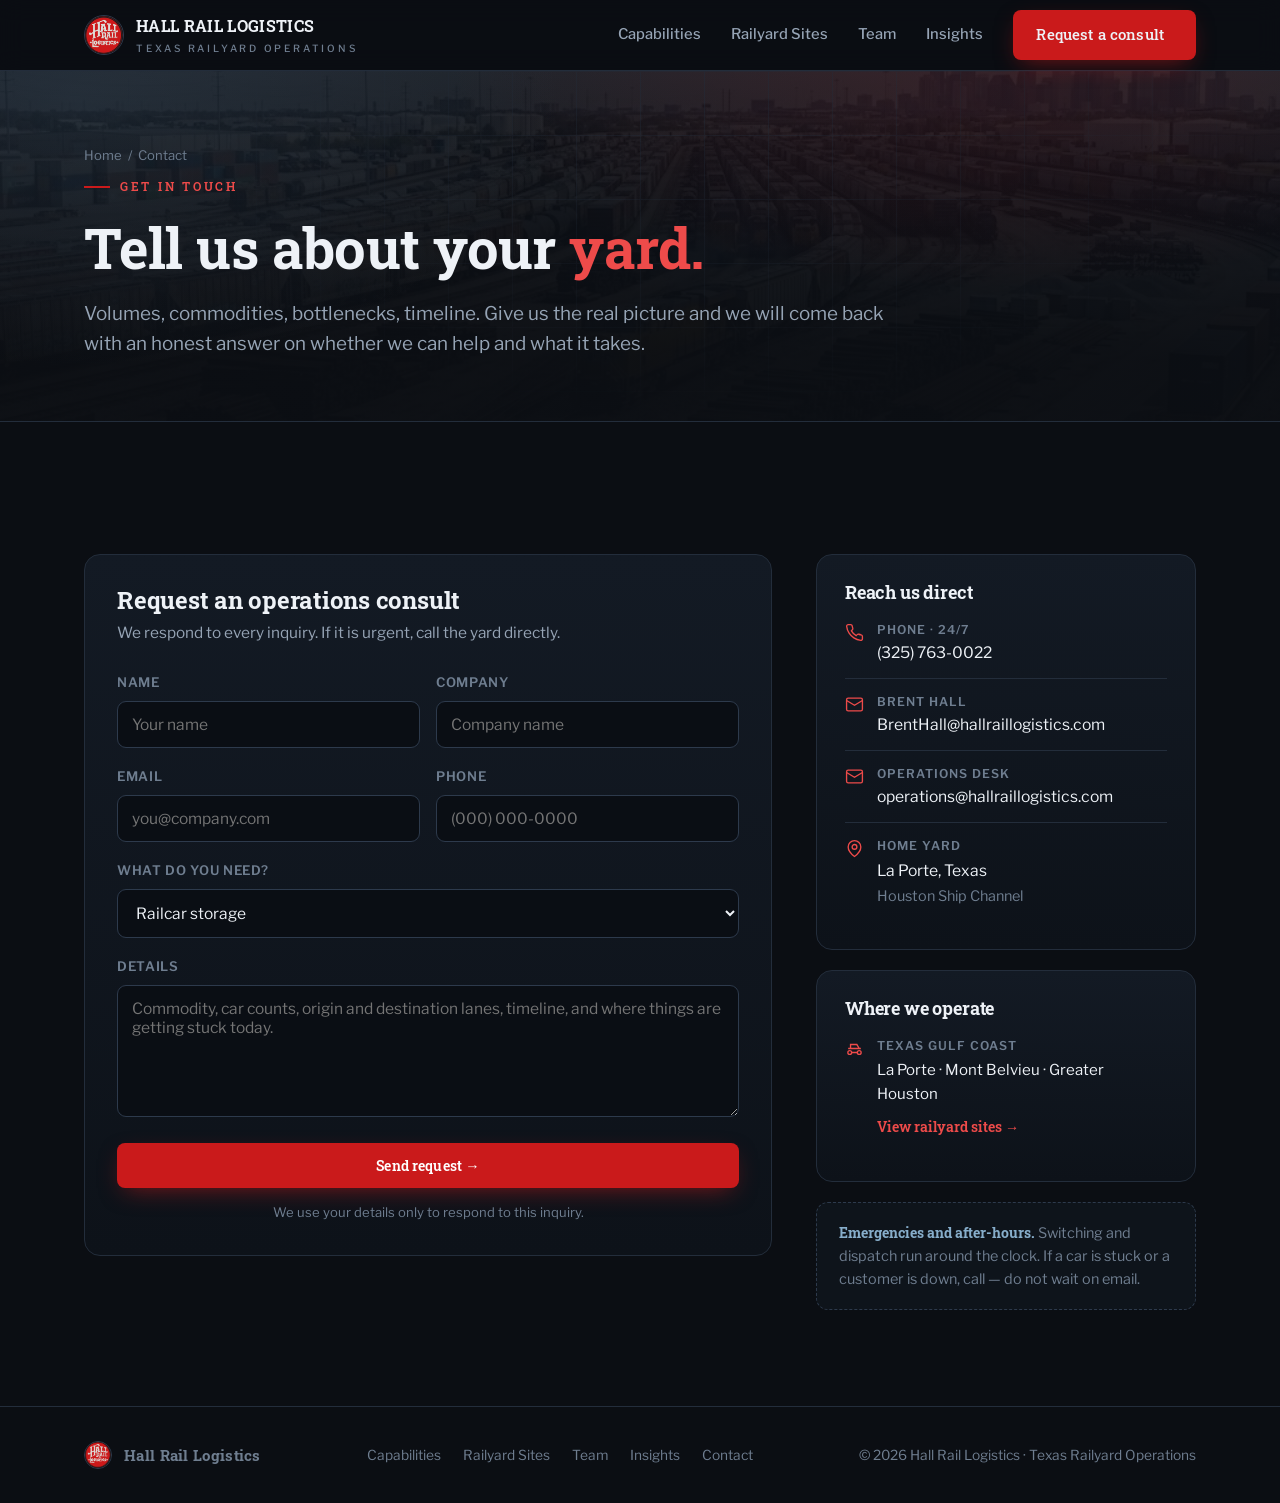
==== contact.html @ 41521d8f "Expand site: railyard sites, team, contact, and insights pages - Extract shared branding CSS to asse" ====
<!DOCTYPE html>
<html lang="en">
<head>
<meta charset="UTF-8" />
<meta name="viewport" content="width=device-width, initial-scale=1.0" />
<title>Contact — Hall Rail Logistics | Texas Railyard Operations</title>
<meta name="description" content="Contact Hall Rail Logistics for railcar storage, switching, transloading and yard management across Texas. Call (325) 763-0022 or request an operations consult." />
<link rel="icon" type="image/png" href="logo.png" />
<link rel="preconnect" href="https://fonts.googleapis.com" />
<link rel="preconnect" href="https://fonts.gstatic.com" crossorigin />
<link href="https://fonts.googleapis.com/css2?family=Libre+Franklin:wght@400;500;600;700&family=Roboto+Slab:wght@500;600;700;800&display=swap" rel="stylesheet" />
<link rel="stylesheet" href="assets/site.css" />
</head>
<body>

<header class="nav">
  <div class="wrap nav-inner">
    <a class="brand" href="index.html" aria-label="Hall Rail Logistics home">
      <img class="mark" src="logo.png" alt="Hall Rail Logistics logo" />
      <span>HALL RAIL LOGISTICS<small>Texas Railyard Operations</small></span>
    </a>
    <nav class="nav-links" id="navlinks">
      <a href="index.html#capabilities">Capabilities</a>
      <a href="sites.html">Railyard Sites</a>
      <a href="team.html">Team</a>
      <a href="insights.html">Insights</a>
      <a class="btn btn-primary active" href="contact.html">Request a consult</a>
    </nav>
    <button class="nav-toggle" id="navtoggle" aria-label="Menu"><span></span><span></span><span></span></button>
  </div>
</header>

<main id="top">

  <section class="page-hero">
    <div class="wrap">
      <div class="crumb"><a href="index.html">Home</a> &nbsp;/&nbsp; Contact</div>
      <span class="eyebrow reveal">Get in touch</span>
      <h1 class="reveal">Tell us about your <span style="color:var(--accent-2)">yard.</span></h1>
      <p class="lead reveal">Volumes, commodities, bottlenecks, timeline. Give us the real picture and we will come back with an honest answer on whether we can help and what it takes.</p>
    </div>
  </section>

  <section class="section-pad">
    <div class="wrap">
      <div class="contact-grid">

        <!-- FORM -->
        <div class="form-card reveal">
          <h2 style="font-size:1.5rem;margin-bottom:8px">Request an operations consult</h2>
          <p style="color:var(--muted);font-size:.96rem;margin-bottom:26px">We respond to every inquiry. If it is urgent, call the yard directly.</p>

          <form action="https://formsubmit.co/BrentHall@hallraillogistics.com" method="POST">
            <input type="hidden" name="_subject" value="New consult request — hallraillogistics.com" />
            <input type="hidden" name="_captcha" value="true" />
            <input type="hidden" name="_template" value="table" />
            <input type="text" name="_honey" style="display:none" />

            <div class="field-row">
              <div class="field">
                <label for="name">Name</label>
                <input id="name" name="Name" type="text" required placeholder="Your name" />
              </div>
              <div class="field">
                <label for="company">Company</label>
                <input id="company" name="Company" type="text" placeholder="Company name" />
              </div>
            </div>

            <div class="field-row">
              <div class="field">
                <label for="email">Email</label>
                <input id="email" name="Email" type="email" required placeholder="you@company.com" />
              </div>
              <div class="field">
                <label for="phone">Phone</label>
                <input id="phone" name="Phone" type="tel" placeholder="(000) 000-0000" />
              </div>
            </div>

            <div class="field">
              <label for="need">What do you need?</label>
              <select id="need" name="Need">
                <option>Railcar storage</option>
                <option>Switching &amp; spotting</option>
                <option>Transloading / terminal services</option>
                <option>Fleet &amp; logistics management</option>
                <option>Yard management or turnaround</option>
                <option>Something else</option>
              </select>
            </div>

            <div class="field">
              <label for="msg">Details</label>
              <textarea id="msg" name="Details" placeholder="Commodity, car counts, origin and destination lanes, timeline, and where things are getting stuck today."></textarea>
            </div>

            <button class="btn btn-primary" type="submit" style="width:100%;justify-content:center">Send request →</button>
            <p style="color:var(--muted-2);font-size:.82rem;margin-top:14px;text-align:center">
              We use your details only to respond to this inquiry.
            </p>
          </form>
        </div>

        <!-- REACH -->
        <div>
          <div class="reach reveal">
            <h3>Reach us direct</h3>

            <div class="row">
              <svg viewBox="0 0 24 24"><path d="M22 16.9v3a2 2 0 0 1-2.2 2 19.8 19.8 0 0 1-8.6-3.1 19.5 19.5 0 0 1-6-6A19.8 19.8 0 0 1 2.1 4.2 2 2 0 0 1 4.1 2h3a2 2 0 0 1 2 1.7c.1 1 .4 1.9.7 2.8a2 2 0 0 1-.5 2.1L8.1 9.9a16 16 0 0 0 6 6l1.3-1.2a2 2 0 0 1 2.1-.5c.9.3 1.8.6 2.8.7a2 2 0 0 1 1.7 2z"/></svg>
              <div>
                <div class="lbl">Phone · 24/7</div>
                <a class="val" href="tel:+13257630022">(325) 763-0022</a>
              </div>
            </div>

            <div class="row">
              <svg viewBox="0 0 24 24"><rect x="2" y="4" width="20" height="16" rx="2"/><path d="m2 7 10 6 10-6"/></svg>
              <div>
                <div class="lbl">Brent Hall</div>
                <a class="val" href="mailto:BrentHall@hallraillogistics.com">BrentHall@hallraillogistics.com</a>
              </div>
            </div>

            <div class="row">
              <svg viewBox="0 0 24 24"><rect x="2" y="4" width="20" height="16" rx="2"/><path d="m2 7 10 6 10-6"/></svg>
              <div>
                <div class="lbl">Operations desk</div>
                <a class="val" href="mailto:operations@hallraillogistics.com">operations@hallraillogistics.com</a>
              </div>
            </div>

            <div class="row">
              <svg viewBox="0 0 24 24"><path d="M20 10c0 6-8 12-8 12s-8-6-8-12a8 8 0 0 1 16 0z"/><circle cx="12" cy="10" r="3"/></svg>
              <div>
                <div class="lbl">Home yard</div>
                <div class="val">La Porte, Texas<br /><span style="color:var(--muted-2);font-size:.9rem">Houston Ship Channel</span></div>
              </div>
            </div>
          </div>

          <div class="reach reveal">
            <h3>Where we operate</h3>
            <div class="row">
              <svg viewBox="0 0 24 24"><circle cx="6" cy="17" r="2.4"/><circle cx="18" cy="17" r="2.4"/><path d="M4 12h16M7 12V7h8l3 5M8.5 17h7"/></svg>
              <div>
                <div class="lbl">Texas Gulf Coast</div>
                <div class="val" style="font-size:.94rem">La Porte · Mont Belvieu · Greater Houston</div>
                <a href="sites.html" style="display:inline-block;margin-top:10px;font-family:var(--display);font-weight:600;font-size:.88rem;color:var(--accent-2)">View railyard sites →</a>
              </div>
            </div>
          </div>

          <div class="note reveal" style="margin-top:0">
            <b>Emergencies and after-hours.</b> Switching and dispatch run around the clock. If a car is stuck or a customer is down, call — do not wait on email.
          </div>
        </div>

      </div>
    </div>
  </section>

</main>

<footer>
  <div class="wrap foot-inner">
    <div class="brand">
      <img class="mark" src="logo.png" alt="" style="width:28px;height:28px" />
      Hall Rail Logistics
    </div>
    <div class="foot-links">
      <a href="index.html#capabilities">Capabilities</a>
      <a href="sites.html">Railyard Sites</a>
      <a href="team.html">Team</a>
      <a href="insights.html">Insights</a>
      <a href="contact.html">Contact</a>
    </div>
    <div>© 2026 Hall Rail Logistics · Texas Railyard Operations</div>
  </div>
</footer>

<script>
  var t=document.getElementById('navtoggle'),l=document.getElementById('navlinks');
  t.addEventListener('click',function(){l.classList.toggle('open')});
  l.querySelectorAll('a').forEach(function(a){a.addEventListener('click',function(){l.classList.remove('open')})});
  var io=new IntersectionObserver(function(es){es.forEach(function(e){if(e.isIntersecting){e.target.classList.add('in');io.unobserve(e.target)}})},{threshold:.12});
  document.querySelectorAll('.reveal').forEach(function(el){io.observe(el)});
</script>
</body>
</html>
---- assets/site.css ----
:root{
    --bg:#0b0e13; --bg-2:#0d1219; --panel:#131a24; --panel-2:#182130;
    --line:#232d3b; --line-2:#2d3a4c;
    --text:#eef2f7; --muted:#96a4b5; --muted-2:#6f7e90;
    --accent:#ca1a1b; --accent-2:#ee4b4a; --accent-soft:rgba(202,26,27,.14);
    --steel:#5b86a8; --steel-2:#87aecb;
    --display:'Roboto Slab',Georgia,'Times New Roman',serif;
    --body:'Libre Franklin',ui-sans-serif,system-ui,-apple-system,'Segoe UI',Roboto,sans-serif;
    --maxw:1160px;
  }
  *{box-sizing:border-box;margin:0;padding:0}
  html{scroll-behavior:smooth}
  body{
    font-family:var(--body); color:var(--text); background:var(--bg);
    line-height:1.6; -webkit-font-smoothing:antialiased; overflow-x:hidden;
  }
  a{color:inherit;text-decoration:none}
  img{max-width:100%;display:block}
  .wrap{max-width:var(--maxw);margin:0 auto;padding:0 24px}
  .eyebrow{
    font-family:var(--display); font-size:.78rem; font-weight:600;
    letter-spacing:.22em; text-transform:uppercase; color:var(--accent-2);
    display:inline-flex; align-items:center; gap:10px;
  }
  .eyebrow::before{content:"";width:26px;height:2px;background:var(--accent);display:inline-block}
  h1,h2,h3{font-family:var(--display);font-weight:700;line-height:1.1;letter-spacing:-.01em}

  /* NAV */
  header.nav{
    position:sticky;top:0;z-index:50;
    background:rgba(11,14,19,.78);backdrop-filter:blur(12px);
    border-bottom:1px solid var(--line);
  }
  .nav-inner{display:flex;align-items:center;justify-content:space-between;height:70px}
  .brand{display:flex;align-items:center;gap:12px;font-family:var(--display);font-weight:700;letter-spacing:.02em;font-size:1.02rem}
  .brand .mark{width:40px;height:40px;flex:none;border-radius:50%;object-fit:cover;border:1px solid var(--line-2)}
  .brand small{display:block;font-family:var(--body);font-weight:500;font-size:.62rem;letter-spacing:.28em;color:var(--muted-2);text-transform:uppercase;margin-top:2px}
  .nav-links{display:flex;align-items:center;gap:30px}
  .nav-links a{font-size:.92rem;color:var(--muted);font-weight:500;transition:color .2s}
  .nav-links a:hover{color:var(--text)}
  .btn{
    font-family:var(--display);font-weight:600;font-size:.9rem;letter-spacing:.01em;
    padding:12px 22px;border-radius:8px;display:inline-flex;align-items:center;gap:9px;
    cursor:pointer;transition:transform .15s ease, background .2s, box-shadow .2s;border:1px solid transparent;white-space:nowrap;
  }
  .btn-primary{background:var(--accent);color:#fff;box-shadow:0 8px 24px -8px rgba(202,26,27,.6)}
  .btn-primary:hover{background:var(--accent-2);transform:translateY(-2px)}
  .btn-ghost{background:transparent;color:var(--text);border-color:var(--line-2)}
  .btn-ghost:hover{border-color:var(--steel);color:var(--steel-2)}
  .nav-toggle{display:none;background:none;border:1px solid var(--line-2);border-radius:8px;padding:8px;cursor:pointer}
  .nav-toggle span{display:block;width:20px;height:2px;background:var(--text);margin:4px 0}

  /* HERO */
  .hero{position:relative;padding:96px 0 88px;overflow:hidden}
  .hero::before{
    content:"";position:absolute;inset:0;z-index:0;
    background:
      radial-gradient(1100px 520px at 82% -8%, rgba(202,26,27,.14), transparent 60%),
      radial-gradient(900px 500px at 8% 12%, rgba(91,134,168,.14), transparent 62%),
      linear-gradient(180deg, rgba(12,16,23,.86), rgba(11,14,19,.97) 78%),
      url('hero-bg.jpg') center 35%/cover no-repeat;
  }
  .hero::after{ /* faint engineering grid */
    content:"";position:absolute;inset:0;z-index:0;opacity:.5;
    background-image:linear-gradient(var(--line) 1px,transparent 1px),linear-gradient(90deg,var(--line) 1px,transparent 1px);
    background-size:64px 64px;
    -webkit-mask-image:radial-gradient(1000px 600px at 60% 0%,#000,transparent 75%);
            mask-image:radial-gradient(1000px 600px at 60% 0%,#000,transparent 75%);
  }
  .hero .wrap{position:relative;z-index:1}
  .hero h1{font-size:clamp(2.4rem,6vw,4.35rem);margin:22px 0 0;max-width:16ch}
  .hero h1 .hl{color:var(--accent-2)}
  .hero p.lead{font-size:clamp(1.05rem,2.2vw,1.28rem);color:var(--muted);max-width:60ch;margin:24px 0 0}
  .hero-cta{display:flex;gap:14px;flex-wrap:wrap;margin-top:36px}
  .hero-badges{display:flex;gap:26px;flex-wrap:wrap;margin-top:44px;padding-top:26px;border-top:1px solid var(--line)}
  .hero-badges div{font-size:.86rem;color:var(--muted-2);display:flex;align-items:center;gap:9px;font-weight:500}
  .hero-badges b{color:var(--steel-2);font-family:var(--display)}

  /* TRACK DIVIDER */
  .track{height:26px;position:relative;margin:0;background:var(--bg)}
  .track::before,.track::after{content:"";position:absolute;left:0;right:0;height:2px;background:var(--line-2)}
  .track::before{top:7px}.track::after{bottom:7px}
  .track i{position:absolute;top:0;bottom:0;left:0;right:0;
    background-image:repeating-linear-gradient(90deg,var(--line-2) 0 3px,transparent 3px 26px)}

  section{position:relative}
  .section-pad{padding:88px 0}
  .section-head{max-width:62ch}
  .section-head h2{font-size:clamp(1.8rem,4vw,2.7rem);margin:18px 0 0}
  .section-head p{color:var(--muted);margin-top:16px;font-size:1.05rem}

  /* CAPABILITIES */
  .cap-grid{display:grid;grid-template-columns:repeat(3,1fr);gap:18px;margin-top:48px}
  .card{
    background:linear-gradient(180deg,var(--panel),var(--bg-2));
    border:1px solid var(--line);border-radius:14px;padding:28px;
    transition:transform .18s ease,border-color .2s,box-shadow .2s;position:relative;overflow:hidden;
  }
  .card::before{content:"";position:absolute;left:0;top:0;height:100%;width:3px;background:var(--accent);transform:scaleY(0);transform-origin:top;transition:transform .25s ease}
  .card:hover{transform:translateY(-4px);border-color:var(--line-2);box-shadow:0 24px 50px -30px rgba(0,0,0,.8)}
  .card:hover::before{transform:scaleY(1)}
  .card .ico{width:46px;height:46px;border-radius:10px;background:var(--accent-soft);border:1px solid rgba(202,26,27,.3);display:grid;place-items:center;margin-bottom:20px}
  .card .ico svg{width:24px;height:24px;stroke:var(--accent-2);fill:none;stroke-width:1.7}
  .card h3{font-size:1.18rem;margin-bottom:10px}
  .card p{color:var(--muted);font-size:.96rem}

  /* STATS */
  .stats{background:var(--panel-2);border-top:1px solid var(--line);border-bottom:1px solid var(--line)}
  .stats-grid{display:grid;grid-template-columns:repeat(4,1fr);gap:20px;padding:56px 0}
  .stat{text-align:center;padding:0 12px}
  .stat .num{font-family:var(--display);font-weight:700;font-size:clamp(2rem,4vw,2.8rem);color:var(--text);line-height:1}
  .stat .num span{color:var(--accent-2)}
  .stat .lbl{color:var(--muted);font-size:.9rem;margin-top:12px;letter-spacing:.01em}
  .stat + .stat{border-left:1px solid var(--line)}

  /* ABOUT */
  .about-grid{display:grid;grid-template-columns:340px 1fr;gap:52px;align-items:center;margin-top:12px}
  .portrait{position:relative;border-radius:16px;overflow:hidden;border:1px solid var(--line-2);background:linear-gradient(160deg,var(--panel),#0a0d12);aspect-ratio:4/5}
  .portrait img{width:100%;height:100%;object-fit:cover;object-position:center top}
  .portrait::after{content:"";position:absolute;inset:0;box-shadow:inset 0 -70px 90px -40px rgba(11,14,19,.9);pointer-events:none}
  .portrait.noimg{display:grid;place-items:center}
  .portrait.noimg::before{content:"BH";font-family:var(--display);font-weight:700;font-size:4rem;color:var(--line-2)}
  .portrait .tag{position:absolute;left:16px;bottom:14px;z-index:2;font-family:var(--display);font-weight:600;font-size:.82rem;letter-spacing:.16em;text-transform:uppercase;color:var(--accent-2)}
  .about-body h2{font-size:clamp(1.9rem,4vw,2.6rem);margin:16px 0 4px}
  .about-body .role{color:var(--steel-2);font-family:var(--display);font-weight:600;letter-spacing:.04em;margin-bottom:20px}
  .about-body p{color:var(--muted);font-size:1.05rem;margin-bottom:16px}
  .about-body p strong{color:var(--text);font-weight:600}

  /* CONTACT */
  .contact{position:relative;overflow:hidden}
  .contact::before{content:"";position:absolute;inset:0;background:radial-gradient(800px 400px at 50% 120%,rgba(202,26,27,.16),transparent 60%)}
  .contact .inner{position:relative;text-align:center;border:1px solid var(--line-2);border-radius:20px;background:linear-gradient(180deg,var(--panel),var(--bg-2));padding:64px 32px}
  .contact h2{font-size:clamp(2rem,4.6vw,3rem)}
  .contact p{color:var(--muted);max-width:52ch;margin:18px auto 0;font-size:1.08rem}
  .contact .hero-cta{justify-content:center}
  .contact .meta{margin-top:30px;color:var(--muted-2);font-size:.94rem;display:flex;gap:22px;justify-content:center;flex-wrap:wrap}
  .contact .meta a:hover{color:var(--steel-2)}

  /* FOOTER */
  footer{border-top:1px solid var(--line);padding:34px 0;margin-top:8px}
  .foot-inner{display:flex;align-items:center;justify-content:space-between;gap:20px;flex-wrap:wrap;color:var(--muted-2);font-size:.86rem}
  .foot-inner .brand{font-size:.95rem}
  .foot-links{display:flex;gap:22px}
  .foot-links a:hover{color:var(--text)}

  /* reveal */
  .reveal{opacity:0;transform:translateY(18px);transition:opacity .6s ease,transform .6s ease}
  .reveal.in{opacity:1;transform:none}

  @media(max-width:900px){
    .cap-grid{grid-template-columns:repeat(2,1fr)}
    .stats-grid{grid-template-columns:repeat(2,1fr);gap:36px 20px}
    .stat:nth-child(3){border-left:0}
    .about-grid{grid-template-columns:1fr;gap:32px}
    .portrait{max-width:320px}
  }
  @media(max-width:680px){
    .nav-links{position:fixed;inset:70px 0 auto 0;flex-direction:column;background:var(--bg-2);border-bottom:1px solid var(--line);padding:18px 24px;gap:18px;display:none}
    .nav-links.open{display:flex}
    .nav-links .btn{width:100%;justify-content:center}
    .nav-toggle{display:block}
    .cap-grid{grid-template-columns:1fr}
    .stats-grid{grid-template-columns:1fr}
    .stat + .stat{border-left:0;border-top:1px solid var(--line);padding-top:28px}
    .hero-badges{gap:16px}
  }

/* ============================================================
   EXPANDED SITE — shared components for interior pages
   ============================================================ */

/* PAGE HERO (interior pages) */
.page-hero{position:relative;padding:74px 0 62px;overflow:hidden;border-bottom:1px solid var(--line)}
.page-hero::before{
  content:"";position:absolute;inset:0;z-index:0;
  background:
    radial-gradient(900px 420px at 78% -12%, rgba(202,26,27,.15), transparent 62%),
    radial-gradient(760px 420px at 6% 8%, rgba(91,134,168,.13), transparent 64%),
    linear-gradient(180deg, rgba(12,16,23,.90), rgba(11,14,19,.985) 82%),
    url('../hero-bg.jpg') center 38%/cover no-repeat;
}
.page-hero::after{
  content:"";position:absolute;inset:0;z-index:0;opacity:.45;
  background-image:linear-gradient(var(--line) 1px,transparent 1px),linear-gradient(90deg,var(--line) 1px,transparent 1px);
  background-size:64px 64px;
  -webkit-mask-image:radial-gradient(820px 460px at 55% 0%,#000,transparent 78%);
          mask-image:radial-gradient(820px 460px at 55% 0%,#000,transparent 78%);
}
.page-hero .wrap{position:relative;z-index:1}
.page-hero h1{font-size:clamp(2.1rem,5vw,3.5rem);margin:20px 0 0;max-width:20ch}
.page-hero p.lead{font-size:clamp(1rem,2vw,1.18rem);color:var(--muted);max-width:64ch;margin:20px 0 0}
.crumb{font-size:.82rem;color:var(--muted-2);margin-bottom:4px}
.crumb a:hover{color:var(--steel-2)}

/* nav active state */
.nav-links a.active{color:var(--text)}
.nav-links a.active::after{content:"";display:block;height:2px;background:var(--accent);margin-top:5px;border-radius:2px}

/* SITE CARDS (railyard locations) */
.site-list{display:flex;flex-direction:column;gap:26px;margin-top:44px}
.site-card{
  background:linear-gradient(180deg,var(--panel),var(--bg-2));
  border:1px solid var(--line);border-radius:16px;overflow:hidden;
  display:grid;grid-template-columns:minmax(0,420px) minmax(0,1fr);
  transition:border-color .2s,box-shadow .25s;
}
.site-card:hover{border-color:var(--line-2);box-shadow:0 30px 60px -40px rgba(0,0,0,.9)}
.site-visual{position:relative;min-height:290px;background:#0a0d12;overflow:hidden}
.site-visual img{width:100%;height:100%;object-fit:cover;position:absolute;inset:0}
.site-visual::after{content:"";position:absolute;inset:0;background:linear-gradient(90deg,rgba(11,14,19,.15),rgba(11,14,19,.55));pointer-events:none}
.site-flag{
  position:absolute;left:16px;top:16px;z-index:2;
  font-family:var(--display);font-weight:600;font-size:.7rem;letter-spacing:.18em;text-transform:uppercase;
  background:rgba(11,14,19,.82);border:1px solid var(--line-2);color:var(--steel-2);
  padding:7px 12px;border-radius:6px;backdrop-filter:blur(6px);
}
.site-flag.op{color:#ffd9d9;border-color:rgba(202,26,27,.5);background:rgba(120,14,15,.55)}
.site-body{padding:32px 34px}
.site-body h3{font-size:1.5rem;margin-bottom:6px}
.site-body .where{color:var(--steel-2);font-family:var(--display);font-weight:600;font-size:.92rem;letter-spacing:.03em;margin-bottom:16px}
.site-body p{color:var(--muted);font-size:.98rem;margin-bottom:18px}
.spec{display:grid;grid-template-columns:repeat(2,1fr);gap:0;border-top:1px solid var(--line);margin-top:4px}
.spec div{padding:13px 0;border-bottom:1px solid var(--line);display:flex;justify-content:space-between;gap:14px;align-items:baseline}
.spec div:nth-child(odd){padding-right:22px;border-right:1px solid var(--line)}
.spec div:nth-child(even){padding-left:22px}
.spec dt,.spec .k{color:var(--muted-2);font-size:.82rem;letter-spacing:.04em;text-transform:uppercase;font-weight:500}
.spec dd,.spec .v{color:var(--text);font-family:var(--display);font-weight:600;font-size:.98rem;text-align:right}
.tags{display:flex;flex-wrap:wrap;gap:8px;margin-top:20px}
.tag{font-size:.78rem;color:var(--muted);border:1px solid var(--line-2);border-radius:99px;padding:5px 12px;background:rgba(255,255,255,.02)}

/* TEAM */
.team-grid{display:grid;grid-template-columns:repeat(4,1fr);gap:20px;margin-top:44px}
.person{
  background:linear-gradient(180deg,var(--panel),var(--bg-2));
  border:1px solid var(--line);border-radius:14px;padding:24px;text-align:center;
  transition:transform .18s ease,border-color .2s,box-shadow .2s;
}
.person:hover{transform:translateY(-4px);border-color:var(--line-2);box-shadow:0 24px 50px -34px rgba(0,0,0,.85)}
.avatar{
  width:96px;height:96px;border-radius:50%;margin:0 auto 18px;position:relative;overflow:hidden;
  border:1px solid var(--line-2);background:linear-gradient(160deg,#1b2432,#0d1219);
  display:grid;place-items:center;
}
.avatar img{width:100%;height:100%;object-fit:cover;object-position:center top}
.avatar .initials{font-family:var(--display);font-weight:700;font-size:1.72rem;color:var(--steel-2);letter-spacing:.02em}
.avatar.lead{border-color:rgba(202,26,27,.55);box-shadow:0 0 0 3px rgba(202,26,27,.12)}
.avatar.lead .initials{color:var(--accent-2)}
.person h3{font-size:1.06rem;margin-bottom:5px}
.person .role{color:var(--steel-2);font-size:.85rem;font-weight:500;margin-bottom:10px}
.person p{color:var(--muted);font-size:.88rem;line-height:1.55}
.person .mailto{display:inline-block;margin-top:14px;font-size:.82rem;color:var(--muted-2);word-break:break-all}
.person .mailto:hover{color:var(--steel-2)}
.person.feature{grid-column:span 2;text-align:left;display:grid;grid-template-columns:132px 1fr;gap:26px;align-items:center;padding:28px}
.person.feature .avatar{width:132px;height:132px;margin:0}
.person.feature h3{font-size:1.34rem}

/* NOTE / CALLOUT */
.note{
  border:1px dashed var(--line-2);border-radius:12px;padding:18px 22px;margin-top:34px;
  color:var(--muted-2);font-size:.9rem;background:rgba(91,134,168,.05);
}
.note b{color:var(--steel-2);font-family:var(--display)}

/* CONTACT PAGE */
.contact-grid{display:grid;grid-template-columns:1fr 380px;gap:44px;margin-top:44px;align-items:start}
.form-card{background:linear-gradient(180deg,var(--panel),var(--bg-2));border:1px solid var(--line);border-radius:16px;padding:32px}
.field{margin-bottom:18px}
.field label{display:block;font-size:.82rem;letter-spacing:.05em;text-transform:uppercase;color:var(--muted-2);font-weight:600;margin-bottom:8px}
.field input,.field select,.field textarea{
  width:100%;background:#0a0e14;border:1px solid var(--line-2);border-radius:9px;
  padding:13px 14px;color:var(--text);font-family:var(--body);font-size:.97rem;transition:border-color .2s,box-shadow .2s;
}
.field input:focus,.field select:focus,.field textarea:focus{outline:none;border-color:var(--accent);box-shadow:0 0 0 3px var(--accent-soft)}
.field textarea{min-height:132px;resize:vertical}
.field-row{display:grid;grid-template-columns:1fr 1fr;gap:16px}
.reach{background:linear-gradient(180deg,var(--panel),var(--bg-2));border:1px solid var(--line);border-radius:16px;padding:28px;margin-bottom:20px}
.reach h3{font-size:1.1rem;margin-bottom:18px}
.reach .row{display:flex;gap:13px;align-items:flex-start;padding:13px 0;border-top:1px solid var(--line)}
.reach .row:first-of-type{border-top:0;padding-top:0}
.reach .row svg{width:19px;height:19px;stroke:var(--accent-2);fill:none;stroke-width:1.7;flex:none;margin-top:3px}
.reach .row .lbl{font-size:.76rem;letter-spacing:.08em;text-transform:uppercase;color:var(--muted-2);font-weight:600}
.reach .row .val{color:var(--text);font-size:.98rem;margin-top:2px;word-break:break-word}
.reach .row a.val:hover{color:var(--steel-2)}

/* BLOG */
.post-list{display:grid;grid-template-columns:repeat(3,1fr);gap:22px;margin-top:44px}
.post-card{
  background:linear-gradient(180deg,var(--panel),var(--bg-2));border:1px solid var(--line);
  border-radius:14px;overflow:hidden;display:flex;flex-direction:column;
  transition:transform .18s ease,border-color .2s,box-shadow .2s;
}
.post-card:hover{transform:translateY(-4px);border-color:var(--line-2);box-shadow:0 24px 50px -34px rgba(0,0,0,.85)}
.post-thumb{height:172px;background:#0a0d12;position:relative;overflow:hidden;border-bottom:1px solid var(--line)}
.post-thumb img{width:100%;height:100%;object-fit:cover}
.post-card .pc-body{padding:24px;display:flex;flex-direction:column;flex:1}
.post-meta{font-size:.76rem;letter-spacing:.09em;text-transform:uppercase;color:var(--muted-2);font-weight:600;margin-bottom:12px;display:flex;gap:10px;align-items:center}
.post-meta .dot{width:4px;height:4px;border-radius:50%;background:var(--accent)}
.post-card h3{font-size:1.15rem;line-height:1.28;margin-bottom:10px}
.post-card p{color:var(--muted);font-size:.92rem;flex:1}
.post-card .more{margin-top:16px;font-family:var(--display);font-weight:600;font-size:.88rem;color:var(--accent-2)}
.post-card:hover .more{color:var(--text)}

/* ARTICLE */
.article{max-width:760px;margin:0 auto}
.article .kicker{font-size:.8rem;letter-spacing:.1em;text-transform:uppercase;color:var(--muted-2);font-weight:600;display:flex;gap:12px;align-items:center;flex-wrap:wrap}
.article h1{font-size:clamp(2rem,4.6vw,3rem);margin:18px 0 0;line-height:1.13}
.article .standfirst{font-size:1.16rem;color:var(--muted);margin-top:20px;line-height:1.62}
.article .hero-img{margin:40px 0;border-radius:14px;overflow:hidden;border:1px solid var(--line-2)}
.article-body{font-size:1.045rem;line-height:1.78;color:#cfd8e3}
.article-body h2{font-size:1.62rem;margin:46px 0 16px;color:var(--text)}
.article-body h3{font-size:1.2rem;margin:32px 0 12px;color:var(--text)}
.article-body p{margin-bottom:20px}
.article-body strong{color:var(--text);font-weight:600}
.article-body ul,.article-body ol{margin:0 0 22px 22px}
.article-body li{margin-bottom:10px}
.article-body a{color:var(--steel-2);text-decoration:underline;text-underline-offset:3px}
.article-body a:hover{color:var(--accent-2)}
.pullquote{
  border-left:3px solid var(--accent);padding:6px 0 6px 24px;margin:34px 0;
  font-family:var(--display);font-size:1.24rem;line-height:1.45;color:var(--text);font-weight:600;
}
.datatable{width:100%;border-collapse:collapse;margin:28px 0;font-size:.94rem}
.datatable th,.datatable td{text-align:left;padding:12px 14px;border-bottom:1px solid var(--line)}
.datatable th{font-family:var(--display);font-size:.78rem;letter-spacing:.09em;text-transform:uppercase;color:var(--muted-2);background:rgba(255,255,255,.02)}
.datatable td{color:var(--muted)}
.datatable td:first-child{color:var(--text);font-weight:500}
.datatable tr:hover td{background:rgba(255,255,255,.015)}
.callout{background:rgba(91,134,168,.07);border:1px solid var(--line-2);border-left:3px solid var(--steel);border-radius:10px;padding:22px 24px;margin:32px 0}
.callout h4{font-family:var(--display);font-size:1rem;margin-bottom:8px;color:var(--steel-2)}
.callout p{margin-bottom:0;font-size:.96rem;color:var(--muted)}
.article-foot{margin-top:52px;padding-top:28px;border-top:1px solid var(--line);color:var(--muted-2);font-size:.9rem}

@media(max-width:980px){
  .team-grid{grid-template-columns:repeat(2,1fr)}
  .person.feature{grid-column:span 2}
  .post-list{grid-template-columns:repeat(2,1fr)}
  .contact-grid{grid-template-columns:1fr}
}
@media(max-width:820px){
  .site-card{grid-template-columns:1fr}
  .site-visual{min-height:210px}
  .site-body{padding:26px 24px}
}
@media(max-width:680px){
  .team-grid{grid-template-columns:1fr}
  .person.feature{grid-column:span 1;grid-template-columns:1fr;text-align:center;justify-items:center}
  .person.feature .avatar{margin:0 auto}
  .post-list{grid-template-columns:1fr}
  .spec{grid-template-columns:1fr}
  .spec div:nth-child(odd){border-right:0;padding-right:0}
  .spec div:nth-child(even){padding-left:0}
  .field-row{grid-template-columns:1fr}
}
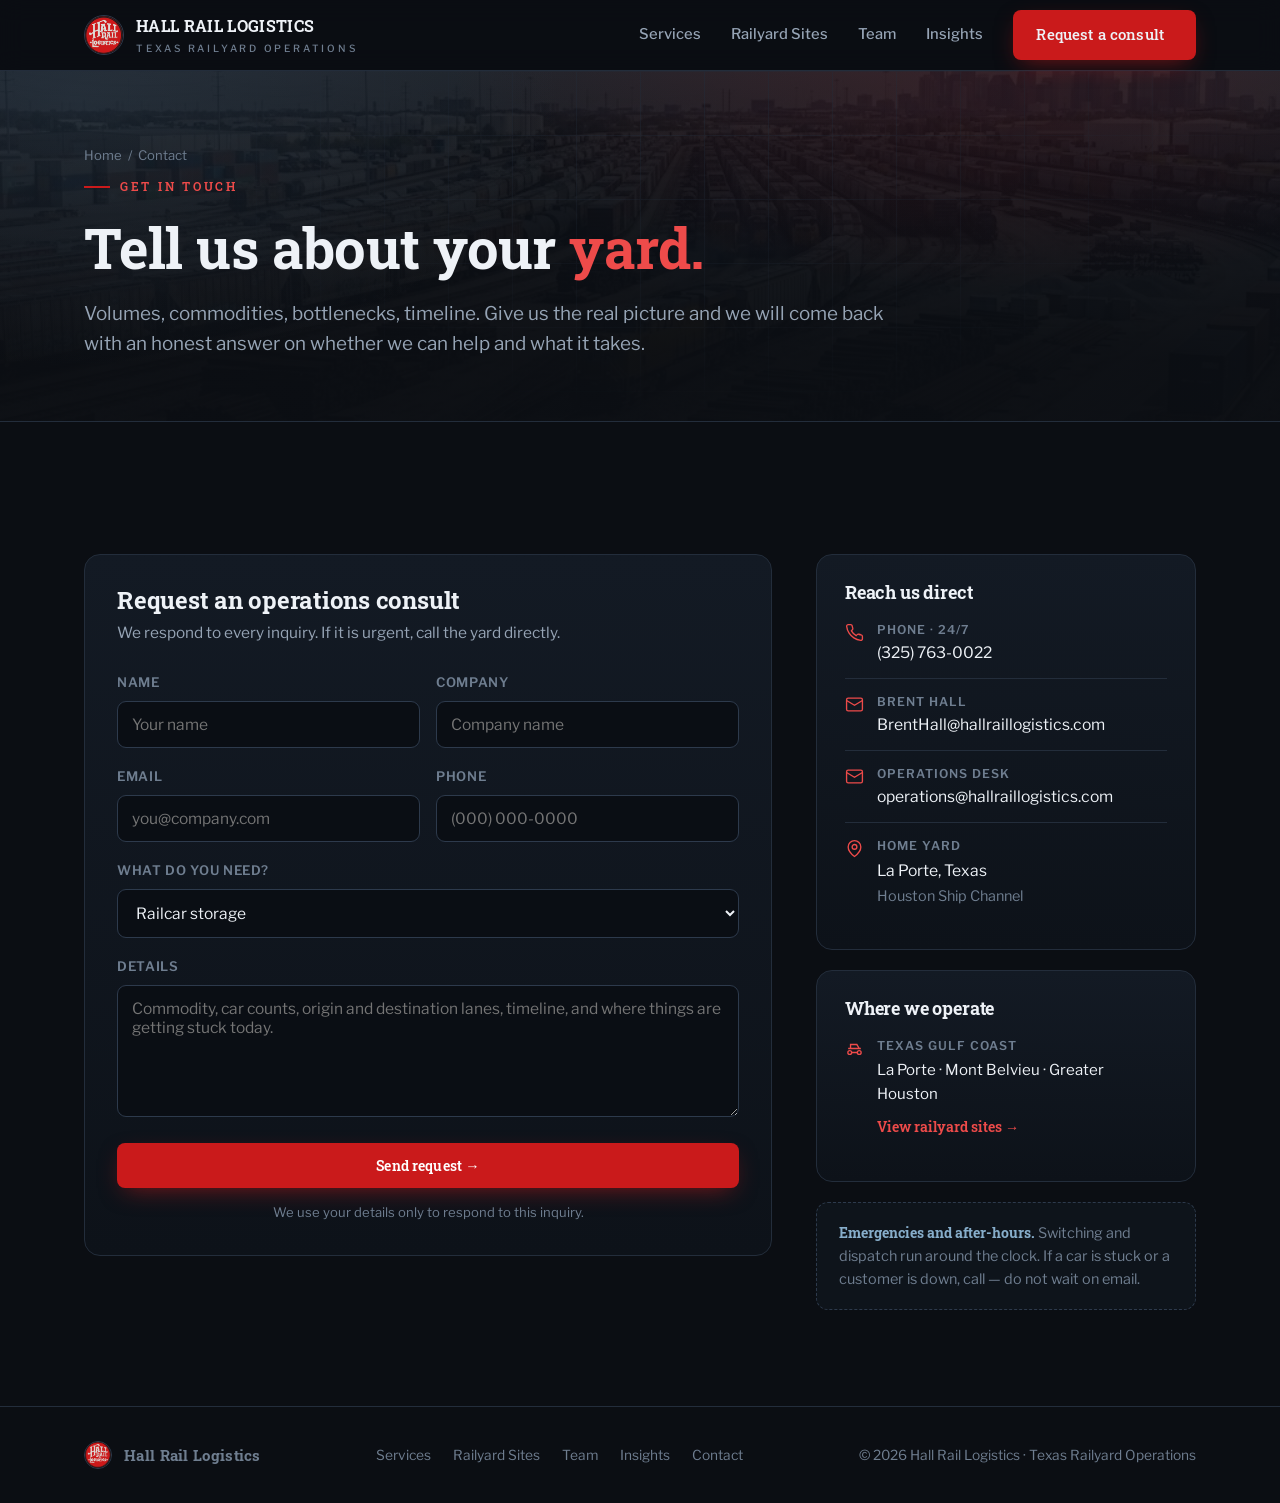
==== commit e58849c7: "Add Services page, real CLIP photos, and expanded locations - services.html: Warehouse Management & " ====
--- a/contact.html
+++ b/contact.html
@@ -20,7 +20,7 @@
       <span>HALL RAIL LOGISTICS<small>Texas Railyard Operations</small></span>
     </a>
     <nav class="nav-links" id="navlinks">
-      <a href="index.html#capabilities">Capabilities</a>
+      <a href="services.html">Services</a>
       <a href="sites.html">Railyard Sites</a>
       <a href="team.html">Team</a>
       <a href="insights.html">Insights</a>
@@ -170,7 +170,7 @@
       Hall Rail Logistics
     </div>
     <div class="foot-links">
-      <a href="index.html#capabilities">Capabilities</a>
+      <a href="services.html">Services</a>
       <a href="sites.html">Railyard Sites</a>
       <a href="team.html">Team</a>
       <a href="insights.html">Insights</a>
